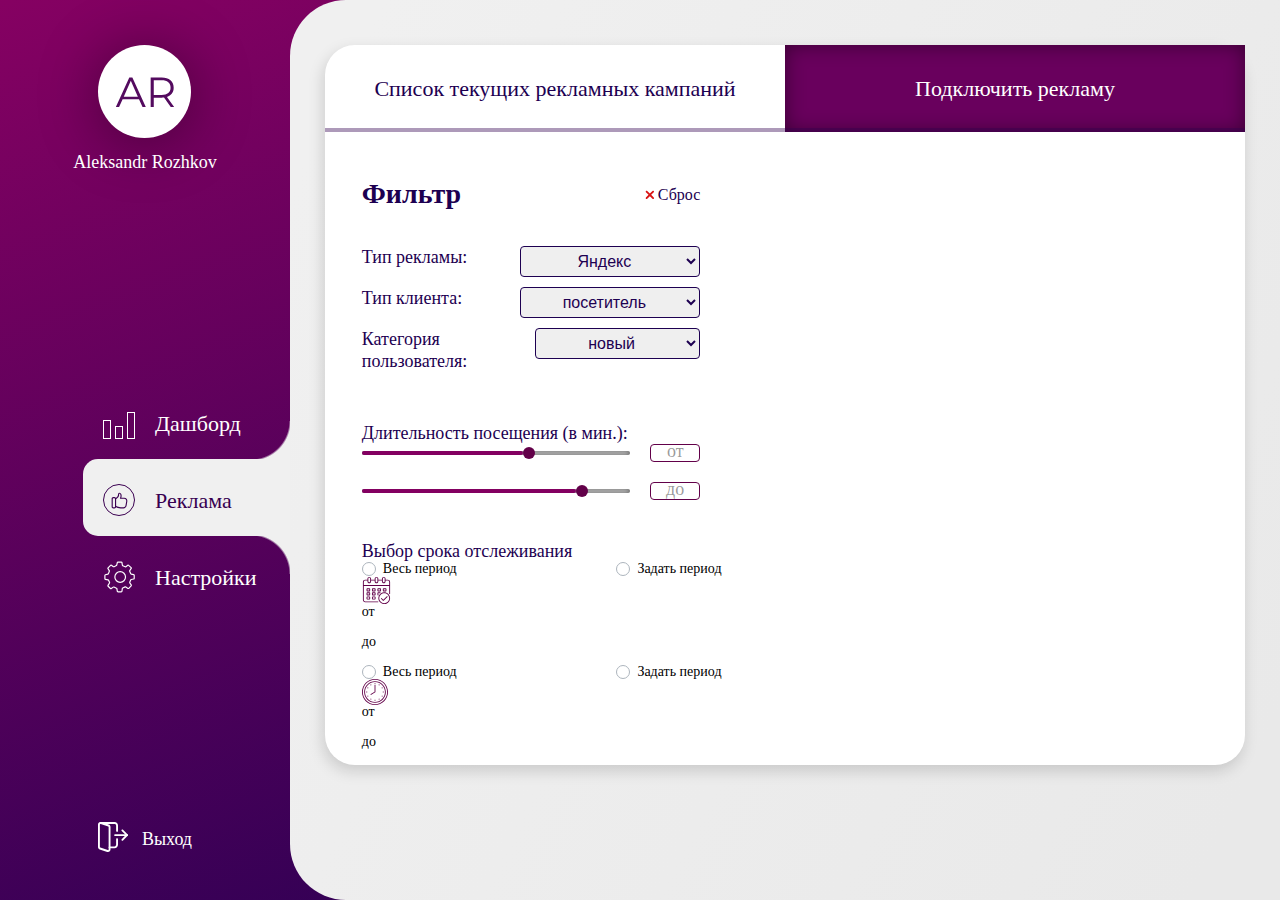
==== ad-connect.html @ c50db765 "ad-connect 1" ====
<!DOCTYPE html>

<html lang="ru">

<head>
	<!-- Tittle -->
	<title>Tittle</title>

	<!-- Кодировка -->
	<meta http-equiv="Content-type" content="text/html;charset=UTF-8">

	<!-- Настройки вьюпорта для адекватного адаптива -->
	<meta name="viewport" content="width=divice-width, initial-scale=1.0, maximum-scale=1.0, user-scalable=0">

	<!-- Подключение CSS файлов -->
	<link rel="stylesheet" href="css/ad-connect.css" />

</head>

<body>
	<!-- Внешняя оболочка -->
	<div class="wrapper">
		<div class="left">
			<div class="left__person person">
				<div class="person__photo">
					<img src="images/content_img/photo.svg" alt="photo">
				</div>
				<p class="person__name">Aleksandr Rozhkov</p>
			</div>
			<div class="left__menu menu">
				<a href="#" class="menu__item item-menu">
					<div class="item-menu__icon item-menu__icon--dashboard">
						<svg class="dash-icon__first" width="8" height="19" viewBox="0 0 8 19" fill="none"
							xmlns="http://www.w3.org/2000/svg">
							<rect x="0.5" y="0.5" width="7" height="18" stroke="white" />
						</svg>
						<svg class="dash-icon__second" width="8" height="13" viewBox="0 0 8 13" fill="none"
							xmlns="http://www.w3.org/2000/svg">
							<rect x="0.5" y="0.5" width="7" height="12" stroke="white" />
						</svg>
						<svg class="dash-icon__third" width="8" height="27" viewBox="0 0 8 27" fill="none"
							xmlns="http://www.w3.org/2000/svg">
							<rect x="0.5" y="0.5" width="7" height="26" stroke="white" />
						</svg>
					</div>
					<p class="item-menu__name">Дашборд</p>
				</a>
				<a href="#" class="menu__item item-menu item-menu--active">
					<div class="item-menu__icon item-menu__icon--advertising">
						<svg width="17" height="17" viewBox="0 0 17 17" fill="none" xmlns="http://www.w3.org/2000/svg">
							<path
								d="M3.4375 16.375H2.3125C1.38212 16.375 0.625 15.6179 0.625 14.6875V6.76416C0.625 5.83379 1.38212 5.07666 2.3125 5.07666H3.4375C4.36787 5.07666 5.125 5.83379 5.125 6.76416V14.6875C5.125 15.6179 4.36787 16.375 3.4375 16.375ZM2.3125 6.20166C2.002 6.20166 1.75 6.45366 1.75 6.76416V14.6875C1.75 14.998 2.002 15.25 2.3125 15.25H3.4375C3.748 15.25 4 14.998 4 14.6875V6.76416C4 6.45366 3.748 6.20166 3.4375 6.20166H2.3125Z"
								fill="white" />
							<path
								d="M12.5264 16.375H11.3609C6.4536 16.375 4.30485 14.7347 4.21485 14.665C3.9696 14.4737 3.92685 14.1205 4.11922 13.8752C4.3116 13.63 4.66485 13.5872 4.90897 13.7796C4.92585 13.7931 6.8856 15.25 11.3609 15.25H12.5264C13.4984 15.25 14.3207 14.5536 14.4805 13.5951L15.223 9.1435C15.3186 8.5675 15.1577 7.9825 14.7797 7.537C14.4029 7.0915 13.8516 6.83612 13.2689 6.83612H9.45398C9.24585 6.83612 9.05573 6.72137 8.95785 6.53912C8.85998 6.35687 8.8701 6.13412 8.98598 5.962C8.98935 5.95638 9.5271 5.11037 9.5271 3.73C9.5271 2.27763 8.91285 1.75 8.49998 1.75C8.3166 1.75 8.10848 1.75 8.10848 3.0955C8.10848 5.629 4.96072 7.33562 4.82685 7.40762C4.5546 7.55275 4.21372 7.44925 4.06635 7.17587C3.9201 6.9025 4.0236 6.56162 4.29697 6.41537C4.32397 6.40075 6.98348 4.954 6.98348 3.09662C6.98348 2.2315 6.98347 0.625 8.49998 0.625C9.24473 0.625 10.6521 1.27413 10.6521 3.73112C10.6521 4.5535 10.4957 5.22738 10.327 5.71225H13.2677C14.1824 5.71225 15.0464 6.11275 15.637 6.81025C16.2276 7.50887 16.4807 8.42687 16.3311 9.328L15.5886 13.7796C15.34 15.2837 14.0519 16.375 12.5264 16.375Z"
								fill="white" />
						</svg>
					</div>
					<p class="item-menu__name">Реклама</p>
				</a>
				<a href="#" class="menu__item item-menu">
					<div class="item-menu__icon item-menu__icon--settings">
						<svg width="27" height="27" viewBox="0 0 27 27" fill="none" xmlns="http://www.w3.org/2000/svg">
							<path
								d="M20.892 3.64612L19.3226 4.78335C19.2418 4.84308 19.1466 4.88034 19.0467 4.89133C18.9469 4.90232 18.8458 4.88664 18.754 4.84589L16.7127 4.00435C16.6228 3.96787 16.5437 3.90902 16.483 3.83338C16.4223 3.75774 16.382 3.66783 16.3658 3.5722L15.9905 1.42852C15.9687 1.29397 15.8993 1.17173 15.795 1.08406C15.6906 0.996394 15.5582 0.949133 15.4219 0.950887H12.6584C12.5278 0.947394 12.3999 0.989023 12.2963 1.06877C12.1928 1.14851 12.1199 1.2615 12.0898 1.38872L11.561 3.50396C11.5405 3.58372 11.503 3.65807 11.451 3.72188C11.3989 3.7857 11.3337 3.83745 11.2597 3.87356L9.38323 4.81746C9.29285 4.86064 9.19266 4.87917 9.09281 4.87118C8.99296 4.86319 8.89699 4.82897 8.81462 4.77197L7.10878 3.56083C6.99736 3.48019 6.86049 3.44267 6.72353 3.45522C6.58657 3.46776 6.4588 3.52953 6.36389 3.62906L4.28845 5.75568C4.19531 5.84821 4.13706 5.97011 4.12359 6.10071C4.11011 6.2313 4.14225 6.36253 4.21453 6.47213L5.27784 8.10974C5.326 8.18387 5.35622 8.2682 5.36609 8.35605C5.37596 8.4439 5.36521 8.53284 5.3347 8.61581L4.5955 10.6571C4.56475 10.7436 4.51352 10.8214 4.44619 10.8838C4.37886 10.9461 4.29742 10.9913 4.20884 11.0154L2.01968 11.6181C1.89563 11.6514 1.78652 11.7257 1.71011 11.829C1.6337 11.9323 1.59451 12.0583 1.59891 12.1867V14.8819C1.59622 15.015 1.64027 15.1447 1.72339 15.2486C1.80651 15.3525 1.92343 15.424 2.0538 15.4505L4.27139 15.9054C4.36056 15.9228 4.44427 15.9613 4.5155 16.0177C4.58673 16.0741 4.64341 16.1467 4.68079 16.2295L5.48823 18.0207C5.52578 18.1038 5.54279 18.1947 5.53785 18.2857C5.5329 18.3768 5.50613 18.4653 5.4598 18.5438L4.24865 20.6079C4.18213 20.7189 4.15546 20.8492 4.17303 20.9774C4.19061 21.1056 4.25138 21.224 4.34531 21.313L6.28997 23.1666C6.38638 23.2606 6.51302 23.3174 6.64734 23.3267C6.78167 23.3361 6.91496 23.2975 7.02348 23.2178L8.66109 22.0294C8.74242 21.9706 8.83787 21.9344 8.93774 21.9244C9.03761 21.9144 9.13834 21.931 9.22971 21.9726L11.3563 22.9221C11.4433 22.9596 11.5196 23.0183 11.5782 23.0928C11.6368 23.1673 11.6758 23.2552 11.6918 23.3486L12.0671 25.5036C12.0889 25.6382 12.1583 25.7604 12.2627 25.8481C12.367 25.9358 12.4994 25.983 12.6357 25.9813H15.4162C15.5542 25.9826 15.688 25.9338 15.7926 25.8438C15.8972 25.7538 15.9655 25.6289 15.9848 25.4923L16.3146 23.2178C16.3283 23.123 16.3656 23.0331 16.4233 22.9565C16.481 22.88 16.557 22.8193 16.6444 22.78L18.6801 21.8588C18.7709 21.8165 18.8714 21.7989 18.9713 21.8079C19.0711 21.8169 19.1668 21.8521 19.2487 21.91L21.0341 23.1155C21.147 23.1924 21.2839 23.2262 21.4196 23.2105C21.5554 23.1949 21.6809 23.1308 21.7733 23.0302L23.7351 20.9263C23.8261 20.8306 23.8811 20.7062 23.8904 20.5744C23.8998 20.4427 23.8629 20.3117 23.7862 20.2042L22.6035 18.4983C22.5456 18.4165 22.5104 18.3208 22.5014 18.2209C22.4924 18.121 22.51 18.0206 22.5523 17.9297L23.3939 15.9794C23.4293 15.8951 23.4844 15.8206 23.5547 15.7622C23.625 15.7038 23.7083 15.6632 23.7976 15.6439L25.8787 15.206C26.0091 15.1795 26.126 15.108 26.2091 15.0041C26.2922 14.9002 26.3363 14.7705 26.3336 14.6374V12.0332C26.3363 11.9002 26.2922 11.7704 26.2091 11.6665C26.126 11.5626 26.0091 11.4911 25.8787 11.4646L23.7635 11.021C23.6703 11.0017 23.5835 10.9593 23.511 10.8977C23.4385 10.8361 23.3826 10.7573 23.3484 10.6685L22.5239 8.59306C22.4894 8.50573 22.477 8.41121 22.4879 8.31795C22.4989 8.22468 22.5327 8.13556 22.5865 8.05856L23.809 6.27312C23.8858 6.162 23.9205 6.02716 23.907 5.89276C23.8934 5.75835 23.8325 5.63316 23.7351 5.5396L21.6255 3.69161C21.5284 3.59846 21.4014 3.54277 21.2671 3.53444C21.1328 3.52611 20.9999 3.56568 20.892 3.64612Z"
								stroke="#3B0051" />
							<path
								d="M14.5 18C16.9853 18 19 15.9853 19 13.5C19 11.0147 16.9853 9 14.5 9C12.0147 9 10 11.0147 10 13.5C10 15.9853 12.0147 18 14.5 18Z"
								stroke="#3B0051" />
						</svg>

					</div>
					<p class="item-menu__name">Настройки</p>
				</a>
			</div>
			<a href="#" class="left__exit exit">
				<div class="exit__icon">
					<svg width="30" height="30" viewBox="0 0 30 30" fill="#fff" xmlns="http://www.w3.org/2000/svg">
						<g clip-path="url(#clip0)">
							<path
								d="M29.0616 14.0629H17.1869C16.6694 14.0629 16.2495 13.6429 16.2495 13.1255C16.2495 12.608 16.6694 12.188 17.1869 12.188H29.0616C29.5791 12.188 29.9991 12.608 29.9991 13.1255C29.9991 13.6429 29.5791 14.0629 29.0616 14.0629Z"
								fill="white" />
							<path
								d="M24.3743 18.7504C24.1342 18.7504 23.8943 18.6591 23.7117 18.4755C23.3455 18.1091 23.3455 17.5154 23.7117 17.1492L27.7367 13.1244L23.7117 9.09946C23.3455 8.73326 23.3455 8.13956 23.7117 7.77336C24.0781 7.40693 24.6718 7.40693 25.038 7.77336L29.7254 12.4607C30.0916 12.8269 30.0916 13.4206 29.7254 13.7868L25.038 18.4742C24.8542 18.6591 24.6143 18.7504 24.3743 18.7504Z"
								fill="white" />
							<path
								d="M9.99976 30.001C9.73221 30.001 9.47839 29.9635 9.22479 29.8848L1.70237 27.3786C0.678842 27.0211 0 26.0673 0 25.0013V2.50195C0 1.12321 1.12126 0.00195312 2.5 0.00195312C2.76732 0.00195312 3.02115 0.0394886 3.27497 0.118222L10.7972 2.6244C11.8209 2.9819 12.4995 3.93562 12.4995 5.00172V27.501C12.4995 28.8798 11.3785 30.001 9.99976 30.001ZM2.5 1.87689C2.15623 1.87689 1.87494 2.15818 1.87494 2.50195V25.0013C1.87494 25.2674 2.05369 25.5148 2.30866 25.6036L9.79584 28.0986C9.84962 28.116 9.91966 28.1261 9.99976 28.1261C10.3435 28.1261 10.6246 27.8448 10.6246 27.501V5.00172C10.6246 4.73554 10.4458 4.48813 10.1909 4.39932L2.7037 1.90436C2.64991 1.88697 2.57988 1.87689 2.5 1.87689Z"
								fill="white" />
							<path
								d="M19.0619 10.0007C18.5444 10.0007 18.1244 9.58076 18.1244 9.06327V3.43845C18.1244 2.57719 17.4233 1.87592 16.5621 1.87592H2.50003C1.98255 1.87592 1.56256 1.45593 1.56256 0.938447C1.56256 0.420962 1.98255 0.000976562 2.50003 0.000976562H16.5621C18.4583 0.000976562 19.9993 1.54222 19.9993 3.43845V9.06327C19.9993 9.58076 19.5793 10.0007 19.0619 10.0007Z"
								fill="white" />
							<path
								d="M16.562 26.2503H11.562C11.0446 26.2503 10.6246 25.8303 10.6246 25.3128C10.6246 24.7953 11.0446 24.3753 11.562 24.3753H16.562C17.4233 24.3753 18.1243 23.674 18.1243 22.8128V17.188C18.1243 16.6705 18.5443 16.2505 19.0618 16.2505C19.5793 16.2505 19.9993 16.6705 19.9993 17.188V22.8128C19.9993 24.709 18.4583 26.2503 16.562 26.2503Z"
								fill="white" />
						</g>
						<defs>
							<clipPath id="clip0">
								<rect width="30" height="30" fill="white" />
							</clipPath>
						</defs>
					</svg>

				</div>
				<p class="exit__text">Выход</p>
			</a>
		</div>

		<div class="content">
			<div class="content__wrapper">
				<div class="content__head">
					<a href="#" class="content__title">Список текущих рекламных кампаний</a>
					<a href="#" class="content__title content__title--active">Подключить рекламу</a>
				</div>

				<form class="content__body">
					<div class="content__column">
						<div class="content__filter">
							<div class="content__subhead">
								<p class="content__subtitle">Фильтр</p>
								<a href="#" class="content__cancel">Сброс</a>
							</div>
							<div class="content__selector">
								<p class="content__label">Тип рекламы:</p>
								<select class="content__select">
									<option>Яндекс</option>
									<option>Google</option>
								</select>
							</div>
							<div class="content__selector">
								<p class="content__label">Тип клиента:</p>
								<select class="content__select">
									<option>посетитель</option>
									<option>Google</option>
								</select>
							</div>
							<div class="content__selector">
								<p class="content__label">Категория пользователя:</p>
								<select class="content__select">
									<option>новый</option>
									<option>Google</option>
								</select>
							</div>
							<p class="content__label content__label--m">Длительность посещения (в мин.):</p>
							<div class="content__scale-wrapper">
								<div class="content__scale content__scale--f">
									<div class="content__scale-value" style="width:60%;"></div>
									<div class="content__scale-ball" style="left:60%;"></div>
								</div>
								<input type="text" class="content__input" placeholder="от">
							</div>
							<div class="content__scale-wrapper">
								<div class="content__scale content__scale--s">
									<div class="content__scale-value" style="width:80%;"></div>
									<div class="content__scale-ball" style="left:80%;"></div>
								</div>
								<input type="text" class="content__input" placeholder="до">
							</div>
						</div>
						<div class="content__period">
							<p class="content__label">Выбор срока отслеживания</p>
							<div class="content__radio-flex">
								<div class="content__radio-label">
									<input type="radio" name="period" value="all" id="period1" class="content__radio">
									<label class="label-radio" for="period1">Весь период</label>
								</div>
								<div class="content__radio-label">
									<input type="radio" name="period" value="some" id="period2" class="content__radio">
									<label class="label-radio" for="period2">Задать период</label>
								</div>
							</div>
							<div class="content__date">
								<div class="content__img-icon">
									<img src="images/system_img/calendar-icon.svg" alt="">
								</div>
								<div class="content__date-first">
									<p>от</p>
									<input type="text" class="content__input-date">
								</div>
								<div class="content__hyphen"></div>
								<div class="content__date-first">
									<p>до</p>
									<input type="text" class="content__input-date">
								</div>
							</div>
							<div class="content__radio-flex">
								<div class="content__radio-label">
									<input type="radio" name="time" value="all" id="time1" class="content__radio-time">
									<label class="label-radio" for="time1">Весь период</label>
								</div>
								<div class="content__radio-label">
									<input type="radio" name="time" value="some" id="time2" class="content__radio-time">
									<label class="label-radio" for="time2">Задать период</label>
								</div>
							</div>
							<div class="content__date">
								<div class="content__img-icon">
									<img src="images/system_img/time-icon.svg" alt="">
								</div>
								<div class="content__date-first">
									<p>от</p>
									<input type="text" class="content__input-date">
								</div>
								<div class="content__hyphen"></div>
								<div class="content__date-first">
									<p>до</p>
									<input type="text" class="content__input-date">
								</div>
							</div>

						</div>
					</div>
				</form>
			</div>
		</div>
	</div>


</body>

</html>
---- css/ad-connect.css ----
@import url("https://fonts.googleapis.com/css2?family=Montserrat:wght@300;400;500;700&display=swap");
* {
  padding: 0;
  margin: 0;
  border: 0;
}

*, *:before, *:after {
  -webkit-box-sizing: border-box;
  box-sizing: border-box;
}

:focus, :active {
  outline: none;
}

a:focus, a:active {
  outline: none;
}

nav, footer, header, aside {
  display: block;
}

html, body {
  height: 100%;
  width: 100%;
  font-size: 100%;
  line-height: 1;
  font-size: 14px;
  -ms-text-size-adjust: 100%;
  -moz-text-size-adjust: 100%;
  -webkit-text-size-adjust: 100%;
}

input, button, textarea {
  font-family: inherit;
}

input::-ms-clear {
  display: none;
}

button {
  cursor: pointer;
}

button::-moz-focus-inner {
  padding: 0;
  border: 0;
}

a, a:visited {
  text-decoration: none;
}

a:hover {
  text-decoration: none;
}

ul li {
  list-style: none;
}

img {
  vertical-align: top;
}

h1, h2, h3, h4, h5, h6 {
  font-size: inherit;
  font-weight: inherit;
}

body {
  font-family: "Montserrat" sans-serif;
}

input[placeholder] {
  -o-text-overflow: ellipsis;
     text-overflow: ellipsis;
}

input::-moz-placeholder {
  text-overflow: ellipsis;
}

input:-moz-placeholder {
  text-overflow: ellipsis;
}

input:-ms-input-placeholder {
  text-overflow: ellipsis;
}

svg path {
  fill: inherit;
  stroke: inherit;
}

svg rect {
  fill: inherit;
  stroke: inherit;
}

.wrapper {
  height: 100vh;
  width: 100vw;
  background: -webkit-linear-gradient(289.07deg, #860162 -0.53%, #190051 102.7%);
  background: -o-linear-gradient(289.07deg, #860162 -0.53%, #190051 102.7%);
  background: linear-gradient(160.93deg, #860162 -0.53%, #190051 102.7%);
  display: -webkit-box;
  display: -ms-flexbox;
  display: flex;
  overflow: hidden;
}

@media (max-width: 600px) {
  .wrapper {
    -webkit-box-orient: vertical;
    -webkit-box-direction: normal;
        -ms-flex-direction: column;
            flex-direction: column;
    height: auto;
  }
}

.left {
  -webkit-box-flex: 0;
      -ms-flex: 0 0 290px;
          flex: 0 0 290px;
  display: -webkit-box;
  display: -ms-flexbox;
  display: flex;
  -webkit-box-orient: vertical;
  -webkit-box-direction: normal;
      -ms-flex-direction: column;
          flex-direction: column;
  -webkit-box-align: center;
      -ms-flex-align: center;
          align-items: center;
  padding: 5vh 0px;
}

@media (max-width: 768px) {
  .left {
    -webkit-box-flex: 0;
        -ms-flex: 0 0 150px;
            flex: 0 0 150px;
  }
}

.person {
  display: -webkit-box;
  display: -ms-flexbox;
  display: flex;
  -webkit-box-orient: vertical;
  -webkit-box-direction: normal;
      -ms-flex-direction: column;
          flex-direction: column;
  -webkit-box-align: center;
      -ms-flex-align: center;
          align-items: center;
  -webkit-box-pack: center;
      -ms-flex-pack: center;
          justify-content: center;
}

.person__photo {
  width: 93px;
  height: 93px;
  border-radius: 50%;
  overflow: hidden;
  display: -webkit-box;
  display: -ms-flexbox;
  display: flex;
  -webkit-box-pack: center;
      -ms-flex-pack: center;
          justify-content: center;
  -webkit-box-align: center;
      -ms-flex-align: center;
          align-items: center;
  background: #ffffff;
  -webkit-box-shadow: 0px 4px 60px rgba(0, 0, 0, 0.4);
          box-shadow: 0px 4px 60px rgba(0, 0, 0, 0.4);
  margin: 0 0 13px 0;
}

.person__name {
  font-size: 18px;
  line-height: 22px;
  color: #fff;
}

.menu {
  width: 100%;
  -webkit-box-flex: 1;
      -ms-flex: 1 1 auto;
          flex: 1 1 auto;
  display: -webkit-box;
  display: -ms-flexbox;
  display: flex;
  -webkit-box-orient: vertical;
  -webkit-box-direction: normal;
      -ms-flex-direction: column;
          flex-direction: column;
  -webkit-box-pack: center;
      -ms-flex-pack: center;
          justify-content: center;
  -webkit-box-align: end;
      -ms-flex-align: end;
          align-items: flex-end;
}

@media (max-width: 600px) {
  .menu {
    display: -webkit-inline-box;
    display: -ms-inline-flexbox;
    display: inline-flex;
    width: auto;
    margin: 30px 0;
    padding: 0 10px;
    -webkit-box-align: start;
        -ms-flex-align: start;
            align-items: flex-start;
  }
}

.item-menu {
  display: -webkit-box;
  display: -ms-flexbox;
  display: flex;
  -webkit-box-align: center;
      -ms-flex-align: center;
          align-items: center;
  margin: 0 0 0 0;
  padding: 25px 0 20px 20px;
}

.item-menu:last-child {
  margin: 0 0 0 0;
}

.item-menu__icon {
  margin: 0 20px 0 0;
  width: 32px;
  height: 32px;
  display: -webkit-box;
  display: -ms-flexbox;
  display: flex;
  -webkit-box-align: center;
      -ms-flex-align: center;
          align-items: center;
  -webkit-box-pack: center;
      -ms-flex-pack: center;
          justify-content: center;
  -webkit-transition: 0.3s;
  -o-transition: 0.3s;
  transition: 0.3s;
}

.item-menu__icon svg {
  stroke: #fff;
}

.item-menu__icon--dashboard {
  display: -webkit-box;
  display: -ms-flexbox;
  display: flex;
  -webkit-box-pack: justify;
      -ms-flex-pack: justify;
          justify-content: space-between;
  -webkit-box-align: end;
      -ms-flex-align: end;
          align-items: flex-end;
}

.item-menu__name {
  width: 135px;
  font-size: 22px;
  line-height: 27px;
  color: #ffffff;
}

.item-menu__icon--advertising {
  border-radius: 50%;
  border: 1px solid #fff;
}

.item-menu__icon--advertising svg {
  stroke: none;
  fill: #fff;
}

.item-menu__icon--settings svg {
  width: 100%;
  height: 100%;
}

@media (min-width: 991px) {
  .item-menu:hover .item-menu__icon--advertising svg {
    -webkit-animation-name: advert-appear;
            animation-name: advert-appear;
    -webkit-animation-duration: 1.2s;
            animation-duration: 1.2s;
    -webkit-animation-iteration-count: infinite;
            animation-iteration-count: infinite;
    -webkit-animation-timing-function: linear;
            animation-timing-function: linear;
  }
  .item-menu:hover .item-menu__icon--settings {
    -webkit-animation-name: rotation;
            animation-name: rotation;
    -webkit-animation-duration: 15s;
            animation-duration: 15s;
    -webkit-animation-iteration-count: infinite;
            animation-iteration-count: infinite;
    -webkit-animation-timing-function: linear;
            animation-timing-function: linear;
  }
  .item-menu:hover .dash-icon__first {
    -webkit-transform: rotate(180deg);
        -ms-transform: rotate(180deg);
            transform: rotate(180deg);
  }
  .item-menu:hover .dash-icon__first rect {
    -webkit-animation-name: vertical-appear-first;
            animation-name: vertical-appear-first;
    -webkit-animation-duration: 0.8s;
            animation-duration: 0.8s;
    -webkit-animation-iteration-count: infinite;
            animation-iteration-count: infinite;
    -webkit-animation-timing-function: linear;
            animation-timing-function: linear;
  }
  .item-menu:hover .dash-icon__second {
    -webkit-transform: rotate(180deg);
        -ms-transform: rotate(180deg);
            transform: rotate(180deg);
  }
  .item-menu:hover .dash-icon__second rect {
    -webkit-animation-name: vertical-appear-second;
            animation-name: vertical-appear-second;
    -webkit-animation-duration: 0.8s;
            animation-duration: 0.8s;
    -webkit-animation-iteration-count: infinite;
            animation-iteration-count: infinite;
    -webkit-animation-timing-function: linear;
            animation-timing-function: linear;
  }
  .item-menu:hover .dash-icon__third {
    -webkit-transform: rotate(180deg);
        -ms-transform: rotate(180deg);
            transform: rotate(180deg);
  }
  .item-menu:hover .dash-icon__third rect {
    -webkit-animation-name: vertical-appear-third;
            animation-name: vertical-appear-third;
    -webkit-animation-duration: 0.8s;
            animation-duration: 0.8s;
    -webkit-animation-iteration-count: infinite;
            animation-iteration-count: infinite;
    -webkit-animation-timing-function: linear;
            animation-timing-function: linear;
  }
}

@-webkit-keyframes advert-appear {
  0% {
    opacity: 0;
  }
  30% {
    opacity: 1;
  }
  60% {
    -webkit-transform: rotate(30deg);
            transform: rotate(30deg);
  }
  80% {
    -webkit-transform: rotate(0deg);
            transform: rotate(0deg);
  }
  100% {
  }
}

@keyframes advert-appear {
  0% {
    opacity: 0;
  }
  30% {
    opacity: 1;
  }
  60% {
    -webkit-transform: rotate(30deg);
            transform: rotate(30deg);
  }
  80% {
    -webkit-transform: rotate(0deg);
            transform: rotate(0deg);
  }
  100% {
  }
}

@-webkit-keyframes rotation {
  0% {
    -webkit-transform: rotate(0deg);
            transform: rotate(0deg);
  }
  100% {
    -webkit-transform: rotate(360deg);
            transform: rotate(360deg);
  }
}

@keyframes rotation {
  0% {
    -webkit-transform: rotate(0deg);
            transform: rotate(0deg);
  }
  100% {
    -webkit-transform: rotate(360deg);
            transform: rotate(360deg);
  }
}

@-webkit-keyframes vertical-appear-first {
  0% {
    height: 0;
  }
  25% {
    height: 18px;
  }
  100% {
    height: 18px;
  }
}

@keyframes vertical-appear-first {
  0% {
    height: 0;
  }
  25% {
    height: 18px;
  }
  100% {
    height: 18px;
  }
}

@-webkit-keyframes vertical-appear-second {
  0% {
    height: 0;
  }
  45% {
    height: 12px;
  }
  100% {
    height: 12px;
  }
}

@keyframes vertical-appear-second {
  0% {
    height: 0;
  }
  45% {
    height: 12px;
  }
  100% {
    height: 12px;
  }
}

@-webkit-keyframes vertical-appear-third {
  0% {
    height: 0;
  }
  65% {
    height: 26px;
  }
  100% {
    height: 26px;
  }
}

@keyframes vertical-appear-third {
  0% {
    height: 0;
  }
  65% {
    height: 26px;
  }
  100% {
    height: 26px;
  }
}

.item-menu--active {
  background: #f0f0f0;
  border-top-left-radius: 15px;
  border-bottom-left-radius: 15px;
  position: relative;
}

@media (min-width: 600px) {
  .item-menu--active:before {
    content: "";
    position: absolute;
    top: -38px;
    right: 0;
    background: -webkit-radial-gradient(0 0, circle, rgba(240, 240, 240, 0) 38px, #f0f0f0 40px);
    background: -o-radial-gradient(0 0, circle, rgba(240, 240, 240, 0) 38px, #f0f0f0 40px);
    background: radial-gradient(circle at 0 0, rgba(240, 240, 240, 0) 38px, #f0f0f0 40px);
    background-position: top left;
    background-repeat: no-repeat;
    width: 39px;
    height: 39px;
  }
  .item-menu--active:after {
    content: "";
    position: absolute;
    bottom: -38px;
    right: 0;
    background: -webkit-radial-gradient(0 100%, circle, rgba(240, 240, 240, 0) 38px, #f0f0f0 40px);
    background: -o-radial-gradient(0 100%, circle, rgba(240, 240, 240, 0) 38px, #f0f0f0 40px);
    background: radial-gradient(circle at 0 100%, rgba(240, 240, 240, 0) 38px, #f0f0f0 40px);
    background-position: bottom left;
    background-repeat: no-repeat;
    width: 39px;
    height: 39px;
  }
}

@media (max-width: 600px) {
  .item-menu--active {
    border-radius: 15px;
  }
}

.item-menu--active .item-menu__icon svg {
  stroke: #3b0051;
}

.item-menu--active .item-menu__icon--advertising {
  border: 1px solid #3b0051;
}

.item-menu--active .item-menu__icon--advertising svg {
  stroke: none;
  fill: #3b0051;
}

.item-menu--active .item-menu__name {
  color: #370051;
}

.exit {
  display: -webkit-box;
  display: -ms-flexbox;
  display: flex;
  -webkit-box-align: center;
      -ms-flex-align: center;
          align-items: center;
  -webkit-transition: 0.3s;
  -o-transition: 0.3s;
  transition: 0.3s;
}

@media (max-width: 600px) {
  .exit {
    display: -webkit-inline-box;
    display: -ms-inline-flexbox;
    display: inline-flex;
  }
}

.exit__icon {
  margin: 0 14px 0 0;
}

.exit__text {
  font-size: 18px;
  line-height: 22px;
  color: #fff;
}

.exit:hover {
  -webkit-transform: translate(0, -5px) scale(1.05);
      -ms-transform: translate(0, -5px) scale(1.05);
          transform: translate(0, -5px) scale(1.05);
}

.content {
  -webkit-box-flex: 1;
      -ms-flex: 1 1 auto;
          flex: 1 1 auto;
  background: -webkit-linear-gradient(334.18deg, #f0f0f0 6.46%, #e9e9e9 93.68%);
  background: -o-linear-gradient(334.18deg, #f0f0f0 6.46%, #e9e9e9 93.68%);
  background: linear-gradient(115.82deg, #f0f0f0 6.46%, #e9e9e9 93.68%);
  padding: 5vh 35px;
  overflow-y: auto;
}

@media (min-width: 600px) {
  .content {
    border-top-left-radius: 56px;
    border-bottom-left-radius: 56px;
  }
}

.content__wrapper {
  display: -webkit-box;
  display: -ms-flexbox;
  display: flex;
  -webkit-box-orient: vertical;
  -webkit-box-direction: normal;
      -ms-flex-direction: column;
          flex-direction: column;
  background: #ffffff;
  -webkit-box-shadow: -2px 6px 15px rgba(0, 0, 0, 0.15);
          box-shadow: -2px 6px 15px rgba(0, 0, 0, 0.15);
  border-radius: 30px;
}

.content__head {
  display: -webkit-box;
  display: -ms-flexbox;
  display: flex;
  -webkit-box-pack: justify;
      -ms-flex-pack: justify;
          justify-content: space-between;
  position: relative;
  margin: 0 0 5vh 0;
}

@media (max-width: 991px) {
  .content__head {
    -webkit-box-orient: vertical;
    -webkit-box-direction: normal;
        -ms-flex-direction: column;
            flex-direction: column;
    -webkit-box-pack: center;
        -ms-flex-pack: center;
            justify-content: center;
  }
}

.content__head:after {
  content: "";
  position: absolute;
  bottom: 0;
  display: block;
  width: 100%;
  height: 0px;
  border: 2px solid rgba(49, 0, 80, 0.4);
  -webkit-box-shadow: inset 0px 0px 15px rgba(0, 0, 0, 0.25);
          box-shadow: inset 0px 0px 15px rgba(0, 0, 0, 0.25);
}

.content__title {
  padding: 30px 0;
  -webkit-box-flex: 0;
      -ms-flex: 0 1 50%;
          flex: 0 1 50%;
  text-align: center;
  font-weight: 500;
  font-size: 22px;
  line-height: 27px;
  text-align: center;
  color: #1d0051;
}

.content__title--active {
  color: #ffffff;
  background: #69005d;
  -webkit-box-shadow: inset 0px 0px 20px rgba(0, 0, 0, 0.45);
          box-shadow: inset 0px 0px 20px rgba(0, 0, 0, 0.45);
}

.content__body {
  display: -webkit-box;
  display: -ms-flexbox;
  display: flex;
  padding: 0 4%;
}

.content__column {
  -webkit-box-flex: 0;
      -ms-flex: 0 1 50%;
          flex: 0 1 50%;
}

.content__filter {
  width: 80%;
}

.content__subhead {
  display: -webkit-box;
  display: -ms-flexbox;
  display: flex;
  -webkit-box-pack: justify;
      -ms-flex-pack: justify;
          justify-content: space-between;
  -webkit-box-align: center;
      -ms-flex-align: center;
          align-items: center;
  margin: 0 0 35px 0;
}

.content__subtitle {
  font-weight: bold;
  font-size: 28px;
  line-height: 34px;
  color: #1d0051;
}

.content__cancel {
  font-weight: 300;
  font-size: 16px;
  line-height: 20px;
  color: #1d0051;
}

.content__cancel::before {
  content: url("../images/system_img/cancel.svg");
  display: inline-block;
  -webkit-transform: translate(0, 3px);
      -ms-transform: translate(0, 3px);
          transform: translate(0, 3px);
}

.content__selector {
  display: -webkit-box;
  display: -ms-flexbox;
  display: flex;
  -webkit-box-pack: justify;
      -ms-flex-pack: justify;
          justify-content: space-between;
  margin: 0 0 3% 0;
}

.content__label {
  font-weight: 500;
  font-size: 18px;
  line-height: 22px;
  color: #1d0051;
}

.content__label--m {
  margin: 50px 0 0 0;
}

.content__select {
  font-size: 16px;
  color: #1d0051;
  border: 1px solid #1d0051;
  border-radius: 4px;
  width: 180px;
  padding: 5px 0;
  text-align-last: center;
  -ms-flex-item-align: start;
      align-self: flex-start;
}

.content__scale-wrapper {
  display: -webkit-box;
  display: -ms-flexbox;
  display: flex;
  -webkit-box-align: center;
      -ms-flex-align: center;
          align-items: center;
  margin: 0 0 20px 0;
}

.content__scale {
  display: inline-block;
  width: 80%;
  height: 4px;
  background: #d9d9d9;
  -webkit-box-shadow: inset 0px 0px 5px rgba(0, 0, 0, 0.6);
          box-shadow: inset 0px 0px 5px rgba(0, 0, 0, 0.6);
  border-radius: 22px;
  position: relative;
}

.content__scale-value {
  position: absolute;
  top: 0;
  left: 0;
  height: 4px;
  background: #830061;
  border-radius: 22px;
}

.content__scale-ball {
  width: 12px;
  height: 12px;
  border-radius: 50%;
  position: absolute;
  top: -4px;
  background: #620049;
}

.content__input {
  display: inline-block;
  margin: 0 0 0 20px;
  width: 15%;
  background: #ffffff;
  border: 1px solid #620049;
  border-radius: 4px;
}

.content__input::-webkit-input-placeholder {
  font-size: 18px;
  line-height: 22px;
  text-align: center;
  color: rgba(77, 77, 77, 0.57);
}

.content__input:-ms-input-placeholder {
  font-size: 18px;
  line-height: 22px;
  text-align: center;
  color: rgba(77, 77, 77, 0.57);
}

.content__input::-ms-input-placeholder {
  font-size: 18px;
  line-height: 22px;
  text-align: center;
  color: rgba(77, 77, 77, 0.57);
}

.content__input::placeholder {
  font-size: 18px;
  line-height: 22px;
  text-align: center;
  color: rgba(77, 77, 77, 0.57);
}

.content__period {
  width: 100%;
  margin: 40px 0 0 0;
}

.content__radio-flex {
  width: 85%;
  display: -webkit-box;
  display: -ms-flexbox;
  display: flex;
  -webkit-box-pack: justify;
      -ms-flex-pack: justify;
          justify-content: space-between;
}

.content__radio {
  position: absolute;
  z-index: -1;
  opacity: 0;
}

.content__radio:checked + .label-radio:before {
  border: 1px solid #620049;
  background-color: #fff;
  background-image: url("../images/system_img/ellipse-radio.svg");
  background-position: center;
  background-repeat: no-repeat;
}

.content__radio + .label-radio {
  display: -webkit-inline-box;
  display: -ms-inline-flexbox;
  display: inline-flex;
  -webkit-box-align: center;
      -ms-flex-align: center;
          align-items: center;
  -webkit-user-select: none;
     -moz-user-select: none;
      -ms-user-select: none;
          user-select: none;
}

.content__radio + .label-radio:before {
  content: "";
  display: inline-block;
  width: 1em;
  height: 1em;
  -ms-flex-negative: 0;
      flex-shrink: 0;
  -webkit-box-flex: 0;
      -ms-flex-positive: 0;
          flex-grow: 0;
  border: 1px solid #adb5bd;
  border-radius: 50%;
  margin-right: 0.5em;
  background-repeat: no-repeat;
  background-position: center center;
  background-size: 50% 50%;
}

.content__radio-time {
  position: absolute;
  top: 0;
  z-index: -1;
  opacity: 0;
}

.content__radio-time:checked + .label-radio:before {
  border: 1px solid #620049;
  background-color: #fff;
  background-image: url("../images/system_img/ellipse-radio.svg");
  background-position: center;
  background-repeat: no-repeat;
}

.content__radio-time + .label-radio {
  display: -webkit-inline-box;
  display: -ms-inline-flexbox;
  display: inline-flex;
  -webkit-box-align: center;
      -ms-flex-align: center;
          align-items: center;
  -webkit-user-select: none;
     -moz-user-select: none;
      -ms-user-select: none;
          user-select: none;
}

.content__radio-time + .label-radio:before {
  content: "";
  display: inline-block;
  width: 1em;
  height: 1em;
  -ms-flex-negative: 0;
      flex-shrink: 0;
  -webkit-box-flex: 0;
      -ms-flex-positive: 0;
          flex-grow: 0;
  border: 1px solid #adb5bd;
  border-radius: 50%;
  margin-right: 0.5em;
  background-repeat: no-repeat;
  background-position: center center;
  background-size: 50% 50%;
}

.content__radio-label {
  display: -webkit-box;
  display: -ms-flexbox;
  display: flex;
}
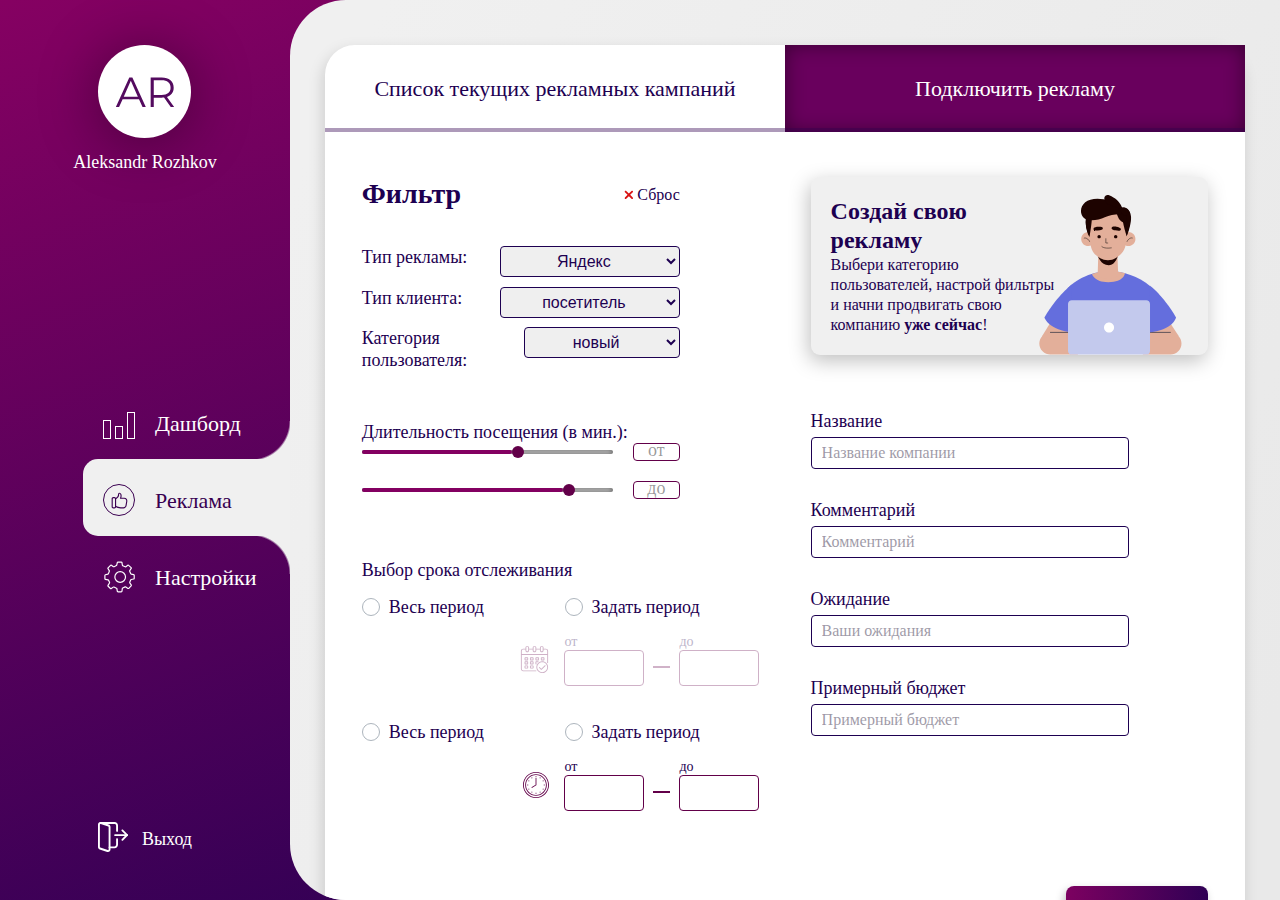
==== commit ad56bb72: "ad-connect" ====
--- a/ad-connect.html
+++ b/ad-connect.html
@@ -168,9 +168,110 @@
 									<label class="label-radio" for="period2">Задать период</label>
 								</div>
 							</div>
+
+							<!-- Класс  content__date--disabled когда radio button Весь период выбрано-->
+							<div class="content__date content__date--disabled">
+								<div class="content__img-icon">
+									<svg width="29" height="29" viewBox="0 0 29 29" fill="none"
+										xmlns="http://www.w3.org/2000/svg">
+										<path
+											d="M25.8281 3.625H23.5625V2.71875C23.5625 2.23805 23.3715 1.77703 23.0316 1.43712C22.6917 1.09721 22.2307 0.90625 21.75 0.90625C21.2693 0.90625 20.8083 1.09721 20.4684 1.43712C20.1285 1.77703 19.9375 2.23805 19.9375 2.71875V3.625H16.3125V2.71875C16.3125 2.23805 16.1215 1.77703 15.7816 1.43712C15.4417 1.09721 14.9807 0.90625 14.5 0.90625C14.0193 0.90625 13.5583 1.09721 13.2184 1.43712C12.8785 1.77703 12.6875 2.23805 12.6875 2.71875V3.625H9.0625V2.71875C9.0625 2.23805 8.87154 1.77703 8.53163 1.43712C8.19172 1.09721 7.7307 0.90625 7.25 0.90625C6.7693 0.90625 6.30828 1.09721 5.96837 1.43712C5.62846 1.77703 5.4375 2.23805 5.4375 2.71875V3.625H3.17188C2.57099 3.625 1.99472 3.8637 1.56984 4.28859C1.14495 4.71347 0.90625 5.28974 0.90625 5.89062V24.0156C0.90625 24.6165 1.14495 25.1928 1.56984 25.6177C1.99472 26.0426 2.57099 26.2812 3.17188 26.2812H15.8594C15.9796 26.2812 16.0948 26.2335 16.1798 26.1485C16.2648 26.0636 16.3125 25.9483 16.3125 25.8281C16.3125 25.7079 16.2648 25.5927 16.1798 25.5077C16.0948 25.4227 15.9796 25.375 15.8594 25.375H3.17188C2.81168 25.3739 2.46654 25.2304 2.21184 24.9757C1.95714 24.721 1.81358 24.3758 1.8125 24.0156V9.96875H27.1875V17.6719C27.1875 17.7921 27.2352 17.9073 27.3202 17.9923C27.4052 18.0773 27.5204 18.125 27.6406 18.125C27.7608 18.125 27.8761 18.0773 27.961 17.9923C28.046 17.9073 28.0938 17.7921 28.0938 17.6719V5.89062C28.0938 5.28974 27.8551 4.71347 27.4302 4.28859C27.0053 3.8637 26.429 3.625 25.8281 3.625ZM20.8438 2.71875C20.8438 2.4784 20.9392 2.24789 21.1092 2.07793C21.2791 1.90798 21.5096 1.8125 21.75 1.8125C21.9904 1.8125 22.2209 1.90798 22.3908 2.07793C22.5608 2.24789 22.6562 2.4784 22.6562 2.71875V5.4375C22.6562 5.67785 22.5608 5.90836 22.3908 6.07832C22.2209 6.24827 21.9904 6.34375 21.75 6.34375C21.5096 6.34375 21.2791 6.24827 21.1092 6.07832C20.9392 5.90836 20.8438 5.67785 20.8438 5.4375V2.71875ZM13.5938 2.71875C13.5938 2.4784 13.6892 2.24789 13.8592 2.07793C14.0291 1.90798 14.2596 1.8125 14.5 1.8125C14.7404 1.8125 14.9709 1.90798 15.1408 2.07793C15.3108 2.24789 15.4062 2.4784 15.4062 2.71875V5.4375C15.4062 5.67785 15.3108 5.90836 15.1408 6.07832C14.9709 6.24827 14.7404 6.34375 14.5 6.34375C14.2596 6.34375 14.0291 6.24827 13.8592 6.07832C13.6892 5.90836 13.5938 5.67785 13.5938 5.4375V2.71875ZM6.34375 2.71875C6.34375 2.4784 6.43923 2.24789 6.60918 2.07793C6.77914 1.90798 7.00965 1.8125 7.25 1.8125C7.49035 1.8125 7.72086 1.90798 7.89082 2.07793C8.06077 2.24789 8.15625 2.4784 8.15625 2.71875V5.4375C8.15625 5.67785 8.06077 5.90836 7.89082 6.07832C7.72086 6.24827 7.49035 6.34375 7.25 6.34375C7.00965 6.34375 6.77914 6.24827 6.60918 6.07832C6.43923 5.90836 6.34375 5.67785 6.34375 5.4375V2.71875ZM27.1875 9.0625H1.8125V5.89062C1.81358 5.53043 1.95714 5.18529 2.21184 4.93059C2.46654 4.67589 2.81168 4.53233 3.17188 4.53125H5.4375V5.4375C5.4375 5.9182 5.62846 6.37922 5.96837 6.71913C6.30828 7.05904 6.7693 7.25 7.25 7.25C7.7307 7.25 8.19172 7.05904 8.53163 6.71913C8.87154 6.37922 9.0625 5.9182 9.0625 5.4375V4.53125H12.6875V5.4375C12.6875 5.9182 12.8785 6.37922 13.2184 6.71913C13.5583 7.05904 14.0193 7.25 14.5 7.25C14.9807 7.25 15.4417 7.05904 15.7816 6.71913C16.1215 6.37922 16.3125 5.9182 16.3125 5.4375V4.53125H19.9375V5.4375C19.9375 5.9182 20.1285 6.37922 20.4684 6.71913C20.8083 7.05904 21.2693 7.25 21.75 7.25C22.2307 7.25 22.6917 7.05904 23.0316 6.71913C23.3715 6.37922 23.5625 5.9182 23.5625 5.4375V4.53125H25.8281C26.1883 4.53233 26.5335 4.67589 26.7882 4.93059C27.0429 5.18529 27.1864 5.53043 27.1875 5.89062V9.0625Z"
+											fill="#620049" />
+										<path
+											d="M13.5938 13.1406C13.5938 12.9003 13.4983 12.6698 13.3283 12.4998C13.1584 12.3299 12.9279 12.2344 12.6875 12.2344H10.875C10.6346 12.2344 10.4041 12.3299 10.2342 12.4998C10.0642 12.6698 9.96875 12.9003 9.96875 13.1406V14.5C9.96875 14.7404 10.0642 14.9709 10.2342 15.1408C10.4041 15.3108 10.6346 15.4062 10.875 15.4062H12.6875C12.9279 15.4062 13.1584 15.3108 13.3283 15.1408C13.4983 14.9709 13.5938 14.7404 13.5938 14.5V13.1406ZM10.875 14.5V13.1406H12.6875V14.5H10.875Z"
+											fill="#620049" />
+										<path
+											d="M8.15625 13.1406C8.15625 12.9003 8.06077 12.6698 7.89082 12.4998C7.72086 12.3299 7.49035 12.2344 7.25 12.2344H5.4375C5.19715 12.2344 4.96664 12.3299 4.79668 12.4998C4.62673 12.6698 4.53125 12.9003 4.53125 13.1406V14.5C4.53125 14.7404 4.62673 14.9709 4.79668 15.1408C4.96664 15.3108 5.19715 15.4062 5.4375 15.4062H7.25C7.49035 15.4062 7.72086 15.3108 7.89082 15.1408C8.06077 14.9709 8.15625 14.7404 8.15625 14.5V13.1406ZM5.4375 14.5V13.1406H7.25V14.5H5.4375Z"
+											fill="#620049" />
+										<path
+											d="M23.5625 15.4062C23.8029 15.4062 24.0334 15.3108 24.2033 15.1408C24.3733 14.9709 24.4688 14.7404 24.4688 14.5V13.1406C24.4688 12.9003 24.3733 12.6698 24.2033 12.4998C24.0334 12.3299 23.8029 12.2344 23.5625 12.2344H21.75C21.5096 12.2344 21.2791 12.3299 21.1092 12.4998C20.9392 12.6698 20.8438 12.9003 20.8438 13.1406V14.5C20.8438 14.7404 20.9392 14.9709 21.1092 15.1408C21.2791 15.3108 21.5096 15.4062 21.75 15.4062H23.5625ZM21.75 13.1406H23.5625V14.5H21.75V13.1406Z"
+											fill="#620049" />
+										<path
+											d="M13.5938 17.2188C13.5938 16.9784 13.4983 16.7479 13.3283 16.5779C13.1584 16.408 12.9279 16.3125 12.6875 16.3125H10.875C10.6346 16.3125 10.4041 16.408 10.2342 16.5779C10.0642 16.7479 9.96875 16.9784 9.96875 17.2188V18.5781C9.96875 18.8185 10.0642 19.049 10.2342 19.2189C10.4041 19.3889 10.6346 19.4844 10.875 19.4844H12.6875C12.9279 19.4844 13.1584 19.3889 13.3283 19.2189C13.4983 19.049 13.5938 18.8185 13.5938 18.5781V17.2188ZM10.875 18.5781V17.2188H12.6875V18.5781H10.875Z"
+											fill="#620049" />
+										<path
+											d="M8.15625 17.2188C8.15625 16.9784 8.06077 16.7479 7.89082 16.5779C7.72086 16.408 7.49035 16.3125 7.25 16.3125H5.4375C5.19715 16.3125 4.96664 16.408 4.79668 16.5779C4.62673 16.7479 4.53125 16.9784 4.53125 17.2188V18.5781C4.53125 18.8185 4.62673 19.049 4.79668 19.2189C4.96664 19.3889 5.19715 19.4844 5.4375 19.4844H7.25C7.49035 19.4844 7.72086 19.3889 7.89082 19.2189C8.06077 19.049 8.15625 18.8185 8.15625 18.5781V17.2188ZM5.4375 18.5781V17.2188H7.25V18.5781H5.4375Z"
+											fill="#620049" />
+										<path
+											d="M12.6875 20.3906H10.875C10.6346 20.3906 10.4041 20.4861 10.2342 20.6561C10.0642 20.826 9.96875 21.0565 9.96875 21.2969V22.6562C9.96875 22.8966 10.0642 23.1271 10.2342 23.2971C10.4041 23.467 10.6346 23.5625 10.875 23.5625H12.6875C12.9279 23.5625 13.1584 23.467 13.3283 23.2971C13.4983 23.1271 13.5938 22.8966 13.5938 22.6562V21.2969C13.5938 21.0565 13.4983 20.826 13.3283 20.6561C13.1584 20.4861 12.9279 20.3906 12.6875 20.3906ZM10.875 22.6562V21.2969H12.6875V22.6562H10.875Z"
+											fill="#620049" />
+										<path
+											d="M16.3125 15.4062H18.125C18.3654 15.4062 18.5959 15.3108 18.7658 15.1408C18.9358 14.9709 19.0312 14.7404 19.0312 14.5V13.1406C19.0312 12.9003 18.9358 12.6698 18.7658 12.4998C18.5959 12.3299 18.3654 12.2344 18.125 12.2344H16.3125C16.0721 12.2344 15.8416 12.3299 15.6717 12.4998C15.5017 12.6698 15.4062 12.9003 15.4062 13.1406V14.5C15.4062 14.7404 15.5017 14.9709 15.6717 15.1408C15.8416 15.3108 16.0721 15.4062 16.3125 15.4062ZM16.3125 13.1406H18.125V14.5H16.3125V13.1406Z"
+											fill="#620049" />
+										<path
+											d="M15.4062 18.5781C15.4062 18.8185 15.5017 19.049 15.6717 19.2189C15.8416 19.3889 16.0721 19.4844 16.3125 19.4844C16.4327 19.4844 16.5479 19.4366 16.6329 19.3517C16.7179 19.2667 16.7656 19.1514 16.7656 19.0312C16.7656 18.9111 16.7179 18.7958 16.6329 18.7108C16.5479 18.6259 16.4327 18.5781 16.3125 18.5781V17.2188H18.125C18.2452 17.2188 18.3604 17.171 18.4454 17.086C18.5304 17.0011 18.5781 16.8858 18.5781 16.7656C18.5781 16.6454 18.5304 16.5302 18.4454 16.4452C18.3604 16.3602 18.2452 16.3125 18.125 16.3125H16.3125C16.0721 16.3125 15.8416 16.408 15.6717 16.5779C15.5017 16.7479 15.4062 16.9784 15.4062 17.2188V18.5781Z"
+											fill="#620049" />
+										<path
+											d="M7.25 20.3906H5.4375C5.19715 20.3906 4.96664 20.4861 4.79668 20.6561C4.62673 20.826 4.53125 21.0565 4.53125 21.2969V22.6562C4.53125 22.8966 4.62673 23.1271 4.79668 23.2971C4.96664 23.467 5.19715 23.5625 5.4375 23.5625H7.25C7.49035 23.5625 7.72086 23.467 7.89082 23.2971C8.06077 23.1271 8.15625 22.8966 8.15625 22.6562V21.2969C8.15625 21.0565 8.06077 20.826 7.89082 20.6561C7.72086 20.4861 7.49035 20.3906 7.25 20.3906ZM5.4375 22.6562V21.2969H7.25V22.6562H5.4375Z"
+											fill="#620049" />
+										<path
+											d="M22.2031 16.3125C21.0381 16.3125 19.8992 16.658 18.9305 17.3052C17.9618 17.9525 17.2067 18.8725 16.7609 19.9489C16.3151 21.0253 16.1984 22.2097 16.4257 23.3523C16.653 24.495 17.214 25.5446 18.0378 26.3684C18.8616 27.1922 19.9113 27.7533 21.0539 27.9806C22.1966 28.2079 23.381 28.0912 24.4574 27.6454C25.5337 27.1995 26.4537 26.4445 27.101 25.4758C27.7483 24.5071 28.0938 23.3682 28.0938 22.2031C28.092 20.6414 27.4708 19.1441 26.3664 18.0398C25.2621 16.9355 23.7649 16.3143 22.2031 16.3125ZM22.2031 27.1875C21.2173 27.1875 20.2536 26.8952 19.434 26.3475C18.6143 25.7998 17.9754 25.0213 17.5982 24.1106C17.2209 23.1998 17.1222 22.1976 17.3145 21.2307C17.5068 20.2638 17.9816 19.3757 18.6786 18.6786C19.3757 17.9816 20.2639 17.5068 21.2307 17.3145C22.1976 17.1222 23.1998 17.2209 24.1106 17.5982C25.0213 17.9754 25.7998 18.6143 26.3475 19.434C26.8952 20.2536 27.1875 21.2173 27.1875 22.2031C27.1859 23.5246 26.6603 24.7915 25.7259 25.7259C24.7915 26.6603 23.5246 27.1859 22.2031 27.1875Z"
+											fill="#620049" />
+										<path
+											d="M24.8213 20.3035L21.2969 23.8279L19.6951 22.2256C19.6096 22.1431 19.4952 22.0974 19.3763 22.0984C19.2575 22.0995 19.1439 22.1471 19.0599 22.2311C18.9759 22.3152 18.9282 22.4288 18.9272 22.5476C18.9261 22.6664 18.9718 22.7809 19.0544 22.8663L20.9765 24.789C21.0615 24.8739 21.1767 24.9216 21.2969 24.9216C21.417 24.9216 21.5323 24.8739 21.6172 24.789L25.462 20.9442C25.5445 20.8587 25.5902 20.7443 25.5892 20.6255C25.5881 20.5067 25.5405 20.393 25.4565 20.309C25.3725 20.225 25.2588 20.1773 25.14 20.1763C25.0212 20.1753 24.9067 20.2209 24.8213 20.3035Z"
+											fill="#620049" />
+									</svg>
+
+								</div>
+								<div class="content__date-first">
+									<p>от</p>
+									<input type="text" class="content__input-date" disabled>
+								</div>
+								<div class="content__hyphen"></div>
+								<div class="content__date-first">
+									<p>до</p>
+									<input type="text" class="content__input-date" disabled>
+								</div>
+							</div>
+							<div class="content__radio-flex content__radio-flex--m">
+								<div class="content__radio-label">
+									<input type="radio" name="time" value="all" id="time1" class="content__radio-time">
+									<label class="label-radio" for="time1">Весь период</label>
+								</div>
+								<div class="content__radio-label">
+									<input type="radio" name="time" value="some" id="time2" class="content__radio-time">
+									<label class="label-radio" for="time2">Задать период</label>
+								</div>
+							</div>
+
+							<!-- Класс  content__date--disabled когда radio button Весь период выбрано-->
 							<div class="content__date">
 								<div class="content__img-icon">
-									<img src="images/system_img/calendar-icon.svg" alt="">
+									<svg width="26" height="26" viewBox="0 0 26 26" fill="none"
+										xmlns="http://www.w3.org/2000/svg">
+										<path
+											d="M13 0C5.82032 0 0 5.82032 0 13C0 20.1797 5.82032 26 13 26C20.1797 26 26 20.1797 26 13C25.9919 5.82368 20.1763 0.008125 13 0ZM13 25.1333C6.29893 25.1333 0.866667 19.7011 0.866667 13C0.866667 6.29893 6.29893 0.866667 13 0.866667C19.7011 0.866667 25.1333 6.29893 25.1333 13C25.1257 19.6979 19.6979 25.1257 13 25.1333Z"
+											fill="#620049" />
+										<path
+											d="M13 2.16699C7.0169 2.16699 2.16666 7.01724 2.16666 13.0003C2.16666 18.9834 7.0169 23.8337 13 23.8337C18.9831 23.8337 23.8333 18.9834 23.8333 13.0003C23.8267 7.02 18.9803 2.17365 13 2.16699ZM13 22.967C7.49557 22.967 3.03332 18.5047 3.03332 13.0003C3.03332 7.49591 7.49557 3.03366 13 3.03366C18.5044 3.03366 22.9667 7.49591 22.9667 13.0003C22.9604 18.5022 18.5019 22.9608 13 22.967Z"
+											fill="#620049" />
+										<path d="M13.4333 4.33301H12.5667V5.19967H13.4333V4.33301Z" fill="#620049" />
+										<path d="M13.4333 20.7998H12.5667V21.6665H13.4333V20.7998Z" fill="#620049" />
+										<path d="M9.04087 5.27822L8.2908 5.71143L8.724 6.4615L9.47408 6.02829L9.04087 5.27822Z"
+											fill="#620049" />
+										<path
+											d="M17.2723 19.5355L16.5222 19.9688L16.9554 20.7188L17.7055 20.2856L17.2723 19.5355Z"
+											fill="#620049" />
+										<path d="M5.71074 8.29097L5.2774 9.0415L6.02794 9.47484L6.46127 8.7243L5.71074 8.29097Z"
+											fill="#620049" />
+										<path d="M19.9698 16.5258L19.5365 17.2764L20.287 17.7097L20.7203 16.9592L19.9698 16.5258Z"
+											fill="#620049" />
+										<path d="M5.20001 12.5664H4.33334V13.4331H5.20001V12.5664Z" fill="#620049" />
+										<path d="M21.6667 12.5664H20.8V13.4331H21.6667V12.5664Z" fill="#620049" />
+										<path d="M6.02827 16.5252L5.27765 16.9585L5.7109 17.7091L6.46152 17.2759L6.02827 16.5252Z"
+											fill="#620049" />
+										<path
+											d="M20.2869 8.29128L19.5363 8.72461L19.9697 9.47514L20.7202 9.04181L20.2869 8.29128Z"
+											fill="#620049" />
+										<path d="M8.72181 19.5375L8.2886 20.2876L9.03868 20.7208L9.47188 19.9707L8.72181 19.5375Z"
+											fill="#620049" />
+										<path d="M16.9574 5.27922L16.5242 6.0293L17.2742 6.4625L17.7074 5.71243L16.9574 5.27922Z"
+											fill="#620049" />
+										<path
+											d="M12.5667 6.06641V12.7545L8.44351 15.2284L8.88984 15.9711L13.2232 13.3711C13.3536 13.2928 13.4333 13.1518 13.4333 12.9997V6.06641H12.5667Z"
+											fill="#620049" />
+									</svg>
+
 								</div>
 								<div class="content__date-first">
 									<p>от</p>
@@ -182,32 +283,36 @@
 									<input type="text" class="content__input-date">
 								</div>
 							</div>
-							<div class="content__radio-flex">
-								<div class="content__radio-label">
-									<input type="radio" name="time" value="all" id="time1" class="content__radio-time">
-									<label class="label-radio" for="time1">Весь период</label>
-								</div>
-								<div class="content__radio-label">
-									<input type="radio" name="time" value="some" id="time2" class="content__radio-time">
-									<label class="label-radio" for="time2">Задать период</label>
-								</div>
-							</div>
-							<div class="content__date">
-								<div class="content__img-icon">
-									<img src="images/system_img/time-icon.svg" alt="">
-								</div>
-								<div class="content__date-first">
-									<p>от</p>
-									<input type="text" class="content__input-date">
-								</div>
-								<div class="content__hyphen"></div>
-								<div class="content__date-first">
-									<p>до</p>
-									<input type="text" class="content__input-date">
-								</div>
-							</div>
 
 						</div>
+					</div>
+
+					<div class="content__column">
+						<div class="content__ad ad-content">
+							<div class="ad-content__body">
+								<p class="ad-content__title">Создай свою рекламу</p>
+								<p class="ad-content__text">
+									Выбери категорию пользователей, настрой фильтры и начни продвигать свою компанию <span>уже
+										сейчас</span>!
+								</p>
+							</div>
+							<div class="ad-content__img">
+								<img src="images/system_img/man.svg" alt="">
+							</div>
+						</div>
+						<div class="content__input-wrapper">
+							<label for="name-company" class="content__label-text">Название</label>
+							<input type="text" class="content__input-text" id="name-company" placeholder="Название компании">
+							<label for="comment" class="content__label-text">Комментарий</label>
+							<input type="text" class="content__input-text" id="comment" placeholder="Комментарий">
+							<label for="wait" class="content__label-text">Ожидание</label>
+							<input type="text" class="content__input-text" id="wait" placeholder="Ваши ожидания">
+							<label for="money" class="content__label-text">Примерный бюджет</label>
+							<input type="text" class="content__input-text" id="money" placeholder="Примерный бюджет">
+
+						</div>
+
+						<button type="submit" class="content__btn">Создать</button>
 					</div>
 				</form>
 			</div>
--- a/css/ad-connect.css
+++ b/css/ad-connect.css
@@ -114,7 +114,7 @@
   overflow: hidden;
 }
 
-@media (max-width: 600px) {
+@media (max-width: 769px) {
   .wrapper {
     -webkit-box-orient: vertical;
     -webkit-box-direction: normal;
@@ -141,7 +141,7 @@
   padding: 5vh 0px;
 }
 
-@media (max-width: 768px) {
+@media (max-width: 769px) {
   .left {
     -webkit-box-flex: 0;
         -ms-flex: 0 0 150px;
@@ -211,7 +211,7 @@
           align-items: flex-end;
 }
 
-@media (max-width: 600px) {
+@media (max-width: 769px) {
   .menu {
     display: -webkit-inline-box;
     display: -ms-inline-flexbox;
@@ -503,7 +503,7 @@
   position: relative;
 }
 
-@media (min-width: 600px) {
+@media (min-width: 769px) {
   .item-menu--active:before {
     content: "";
     position: absolute;
@@ -532,7 +532,7 @@
   }
 }
 
-@media (max-width: 600px) {
+@media (max-width: 769px) {
   .item-menu--active {
     border-radius: 15px;
   }
@@ -567,7 +567,7 @@
   transition: 0.3s;
 }
 
-@media (max-width: 600px) {
+@media (max-width: 769px) {
   .exit {
     display: -webkit-inline-box;
     display: -ms-inline-flexbox;
@@ -602,7 +602,13 @@
   overflow-y: auto;
 }
 
-@media (min-width: 600px) {
+@media (max-width: 450px) {
+  .content {
+    padding: 5vh 10px;
+  }
+}
+
+@media (min-width: 769px) {
   .content {
     border-top-left-radius: 56px;
     border-bottom-left-radius: 56px;
@@ -685,14 +691,44 @@
   padding: 0 4%;
 }
 
+@media (max-width: 1199px) {
+  .content__body {
+    -webkit-box-orient: vertical;
+    -webkit-box-direction: normal;
+        -ms-flex-direction: column;
+            flex-direction: column;
+  }
+}
+
 .content__column {
   -webkit-box-flex: 0;
       -ms-flex: 0 1 50%;
           flex: 0 1 50%;
+  display: -webkit-box;
+  display: -ms-flexbox;
+  display: flex;
+  -webkit-box-orient: vertical;
+  -webkit-box-direction: normal;
+      -ms-flex-direction: column;
+          flex-direction: column;
+}
+
+.content__column:first-child {
+  padding: 0 2vw 45px 0;
+}
+
+.content__column:last-child {
+  padding: 0 0 45px 2vw;
 }
 
 .content__filter {
   width: 80%;
+}
+
+@media (max-width: 769px) {
+  .content__filter {
+    width: 100%;
+  }
 }
 
 .content__subhead {
@@ -852,12 +888,24 @@
   -webkit-box-pack: justify;
       -ms-flex-pack: justify;
           justify-content: space-between;
+  margin: 15px 0 0 0;
+}
+
+@media (max-width: 769px) {
+  .content__radio-flex {
+    width: 100%;
+  }
+}
+
+.content__radio-flex--m {
+  margin: 35px 0 0 0;
 }
 
 .content__radio {
   position: absolute;
   z-index: -1;
   opacity: 0;
+  top: 0;
 }
 
 .content__radio:checked + .label-radio:before {
@@ -879,6 +927,9 @@
      -moz-user-select: none;
       -ms-user-select: none;
           user-select: none;
+  font-size: 18px;
+  line-height: 22px;
+  color: #1d0051;
 }
 
 .content__radio + .label-radio:before {
@@ -925,6 +976,9 @@
      -moz-user-select: none;
       -ms-user-select: none;
           user-select: none;
+  font-size: 18px;
+  line-height: 22px;
+  color: #1d0051;
 }
 
 .content__radio-time + .label-radio:before {
@@ -950,3 +1004,249 @@
   display: -ms-flexbox;
   display: flex;
 }
+
+.content__date {
+  display: -webkit-box;
+  display: -ms-flexbox;
+  display: flex;
+  -webkit-box-align: center;
+      -ms-flex-align: center;
+          align-items: center;
+  width: 100%;
+  -webkit-box-pack: end;
+      -ms-flex-pack: end;
+          justify-content: flex-end;
+  margin: 15px 0 0 0;
+}
+
+.content__date--disabled .content__img-icon svg {
+  opacity: 0.3;
+}
+
+.content__date--disabled .content__date-first p {
+  opacity: 0.3;
+}
+
+.content__date--disabled .content__input-date {
+  opacity: 0.3;
+}
+
+.content__date--disabled .content__hyphen {
+  opacity: 0.3;
+}
+
+.content__img-icon {
+  margin: 0 15px 0 0;
+  display: -webkit-box;
+  display: -ms-flexbox;
+  display: flex;
+  -webkit-box-align: center;
+      -ms-flex-align: center;
+          align-items: center;
+  -webkit-box-pack: center;
+      -ms-flex-pack: center;
+          justify-content: center;
+}
+
+.content__img-icon svg {
+  fill: #620049;
+}
+
+.content__date-first p {
+  font-size: 14px;
+  line-height: 17px;
+  color: #1d0051;
+}
+
+.content__input-date {
+  background: #ffffff;
+  border: 1px solid #620049;
+  -webkit-box-sizing: border-box;
+          box-sizing: border-box;
+  border-radius: 4px;
+  padding: 6px 5px;
+  font-size: 18px;
+  line-height: 22px;
+  text-align: center;
+  width: 80px;
+  color: #4d4d4d;
+}
+
+.content__hyphen {
+  width: 17px;
+  height: 2px;
+  background-color: #620049;
+  margin: 0 9px;
+  -webkit-transform: translate(0, 7px);
+      -ms-transform: translate(0, 7px);
+          transform: translate(0, 7px);
+}
+
+.content__input-text {
+  background: #ffffff;
+  border: 1px solid #1d0051;
+  -webkit-box-sizing: border-box;
+          box-sizing: border-box;
+  border-radius: 4px;
+  font-size: 16px;
+  line-height: 20px;
+  color: #0b001f;
+  padding: 5px 10px;
+  width: 80%;
+  margin: 0 0 30px 0;
+}
+
+.content__input-text:last-child {
+  margin: 0 0 0 0;
+}
+
+.content__input-text::-webkit-input-placeholder {
+  font-size: 16px;
+  line-height: 20px;
+  color: #0b001f;
+  opacity: 0.4;
+}
+
+.content__input-text:-ms-input-placeholder {
+  font-size: 16px;
+  line-height: 20px;
+  color: #0b001f;
+  opacity: 0.4;
+}
+
+.content__input-text::-ms-input-placeholder {
+  font-size: 16px;
+  line-height: 20px;
+  color: #0b001f;
+  opacity: 0.4;
+}
+
+.content__input-text::placeholder {
+  font-size: 16px;
+  line-height: 20px;
+  color: #0b001f;
+  opacity: 0.4;
+}
+
+@media (max-width: 769px) {
+  .content__input-text {
+    width: 100%;
+  }
+}
+
+.content__label-text {
+  font-size: 18px;
+  line-height: 22px;
+  color: #1d0051;
+  display: block;
+  margin: 0 0 5px 0;
+}
+
+.content__btn {
+  display: -webkit-inline-box;
+  display: -ms-inline-flexbox;
+  display: inline-flex;
+  -webkit-box-pack: center;
+      -ms-flex-pack: center;
+          justify-content: center;
+  -webkit-box-align: center;
+      -ms-flex-align: center;
+          align-items: center;
+  -ms-flex-item-align: end;
+      align-self: flex-end;
+  width: 142px;
+  height: 42px;
+  background: -webkit-linear-gradient(357.84deg, #860162 -11.61%, #190051 128.16%);
+  background: -o-linear-gradient(357.84deg, #860162 -11.61%, #190051 128.16%);
+  background: linear-gradient(92.16deg, #860162 -11.61%, #190051 128.16%);
+  -webkit-box-shadow: -2px 4px 8px rgba(0, 0, 0, 0.25);
+          box-shadow: -2px 4px 8px rgba(0, 0, 0, 0.25);
+  border-radius: 8px;
+  color: #fff;
+  font-weight: 500;
+  font-size: 14px;
+  line-height: 17px;
+  -webkit-transition: 0.3s;
+  -o-transition: 0.3s;
+  transition: 0.3s;
+  margin: 150px 0 0 0;
+}
+
+@media (max-width: 1199px) {
+  .content__btn {
+    margin: 30px 0 0 0;
+  }
+}
+
+.content__btn:hover {
+  -webkit-transform: translate(0, -5px) scale(1.05);
+      -ms-transform: translate(0, -5px) scale(1.05);
+          transform: translate(0, -5px) scale(1.05);
+}
+
+.ad-content {
+  background: #f0f0f0;
+  -webkit-box-shadow: -2px 6px 20px rgba(0, 0, 0, 0.25);
+          box-shadow: -2px 6px 20px rgba(0, 0, 0, 0.25);
+  border-radius: 9px;
+  padding: 20px;
+  position: relative;
+  margin: 0 0 55px 0;
+}
+
+@media (max-width: 1199px) {
+  .ad-content {
+    margin: 30px 0 55px 0;
+  }
+}
+
+.ad-content__body {
+  width: 65%;
+  z-index: 2;
+}
+
+@media (max-width: 800px) {
+  .ad-content__body {
+    width: 60%;
+  }
+}
+
+@media (max-width: 500px) {
+  .ad-content__body {
+    width: 100%;
+  }
+}
+
+.ad-content__title {
+  font-weight: bold;
+  font-size: 24px;
+  line-height: 29px;
+  color: #1d0051;
+}
+
+.ad-content__text {
+  font-weight: 300;
+  font-size: 16px;
+  line-height: 20px;
+  color: #1d0051;
+}
+
+.ad-content__text span {
+  font-weight: bold;
+}
+
+.ad-content__img {
+  position: absolute;
+  bottom: 0;
+  right: 10px;
+}
+
+@media (max-width: 500px) {
+  .ad-content__img {
+    display: none;
+  }
+}
+
+.ad-content__img img {
+  max-width: 100%;
+}
